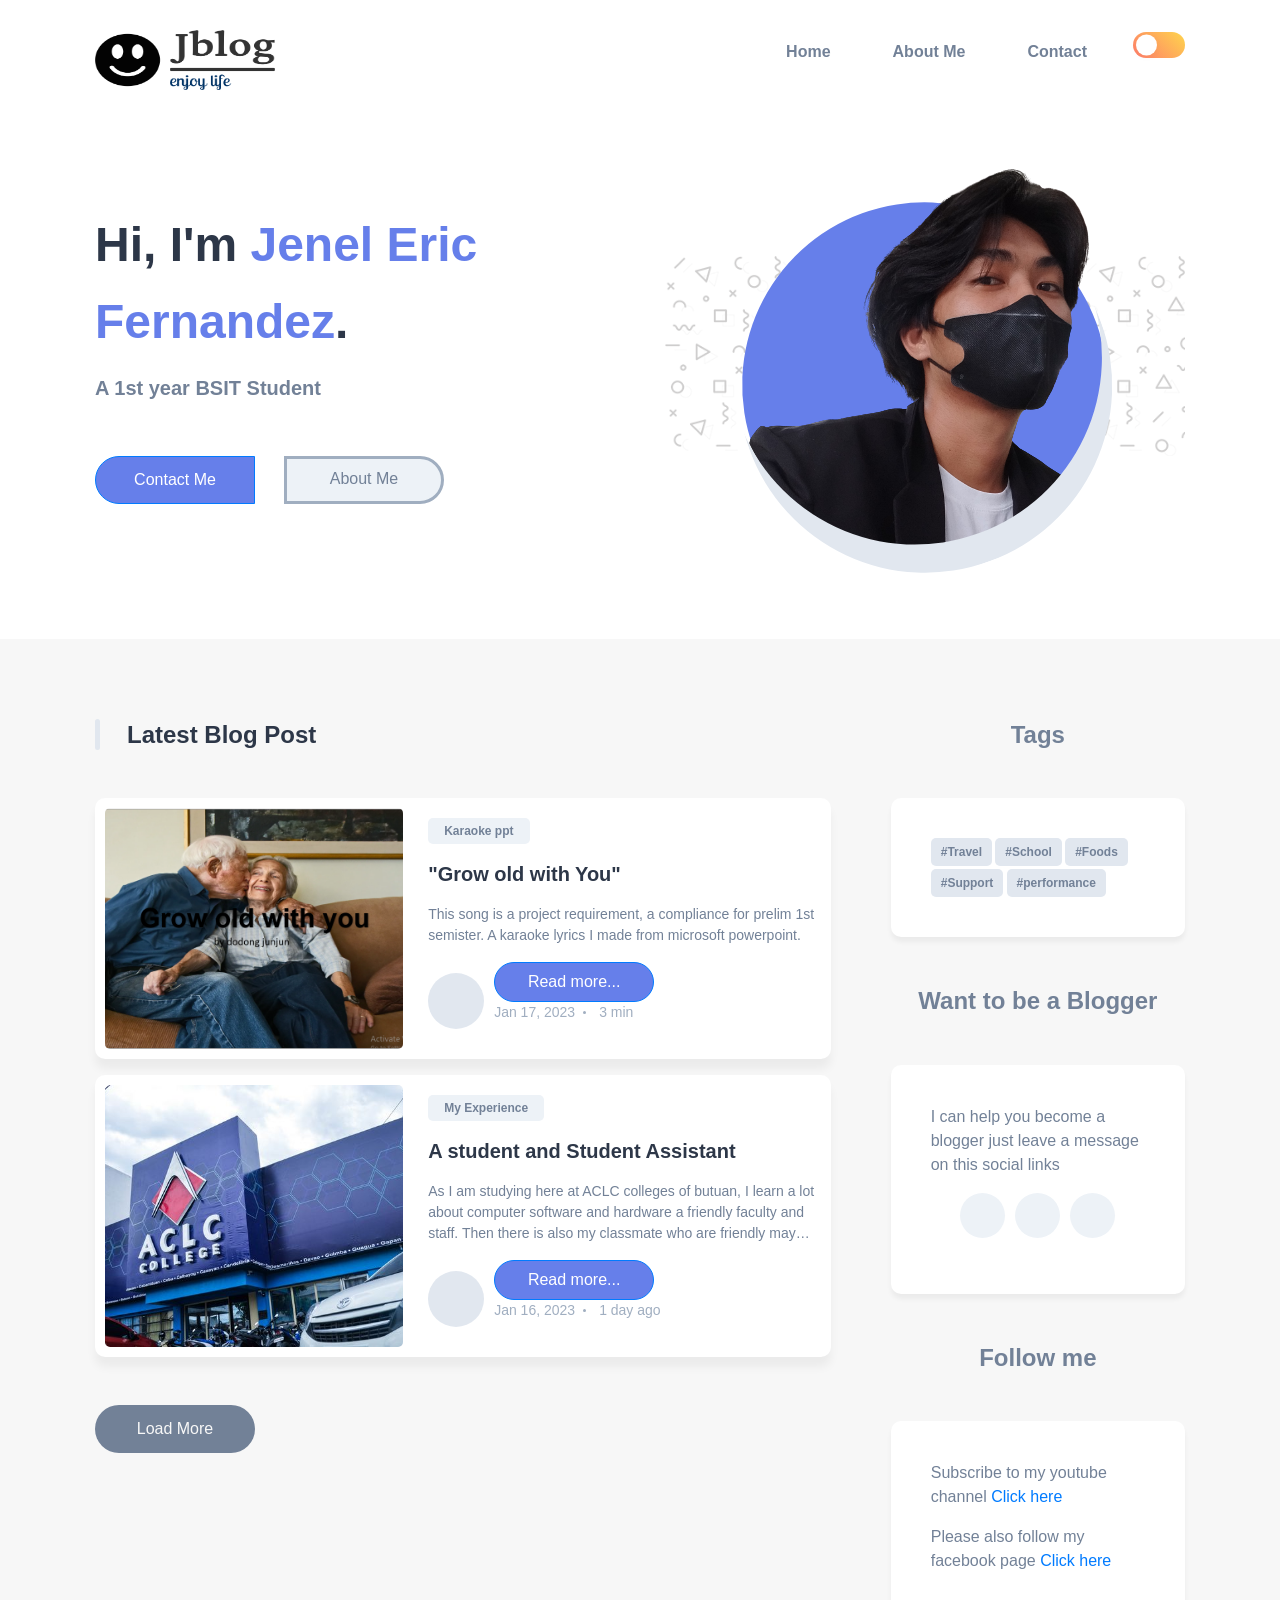
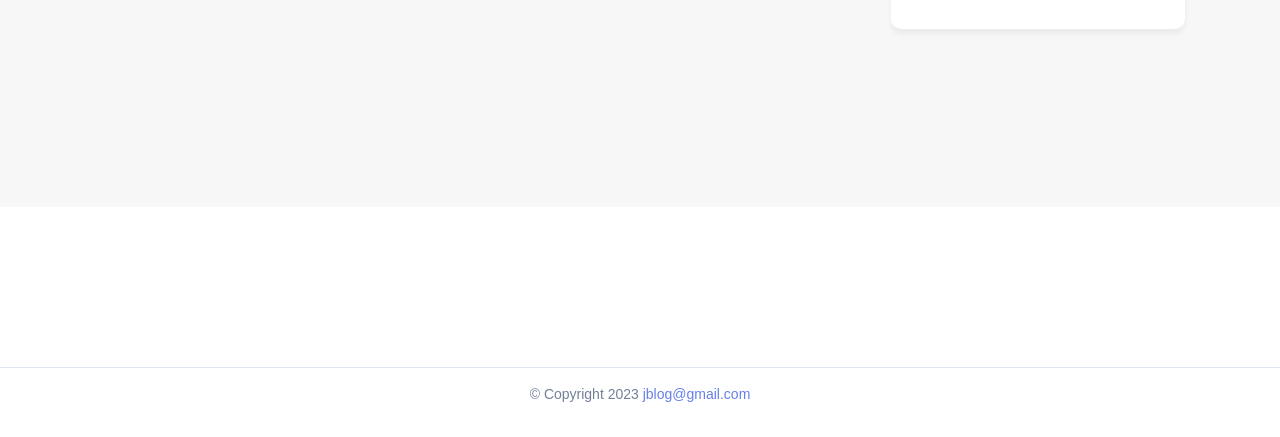
==== index.html @ 13a900a8 "Initial commit" ====
<!DOCTYPE html>
<html lang="en">

<head>
  <meta charset="UTF-8">
  <meta http-equiv="X-UA-Compatible" content="IE=edge">
  <meta name="viewport" content="width=device-width, initial-scale=1.0">
  <title>Blogsite</title>

  <!--
    - favicon
  -->
  <link rel="shortcut icon" href="./assets/images/favicon.ico" type="image/x-icon">
  <link rel="stylesheet" href="https://cdn.jsdelivr.net/npm/bootstrap@4.0.0/dist/css/bootstrap.min.css" integrity="sha384-Gn5384xqQ1aoWXA+058RXPxPg6fy4IWvTNh0E263XmFcJlSAwiGgFAW/dAiS6JXm" crossorigin="anonymous">

  <!--
    - custom css link
  -->
  <link rel="stylesheet" href="./assets/css/style.min.css">

  <!--
    - google font link
  -->
  <link rel="preconnect" href="https://fonts.googleapis.com">
  <link rel="preconnect" href="https://fonts.gstatic.com" crossorigin>
  <link href="https://fonts.googleapis.com/css2?family=Inter:wght@400;500;600;700;900&display=swap" rel="stylesheet">

  <!-- ehh -->
  
</head>

<body class="light-theme">

  <!--
    - #HEADER
  -->

  <header>

    <div class="container">

      <nav class="navbar">

        <a href="index.html">
          <img src="./assets/img/jblog-logo-light.png" alt="Devblog's logo" width="180" height="60" class="logo-light">
          <img src="./assets/img/jblog-logo-dark.png" alt="Devblog's logo" width="180" height="60" class="logo-dark">
        </a>

        <div class="btn-group">

          <button class="theme-btn theme-btn-mobile light">
            <ion-icon name="moon" class="moon"></ion-icon>
            <ion-icon name="sunny" class="sun"></ion-icon>
          </button>

          <button class="nav-menu-btn">
            <ion-icon name="menu-outline"></ion-icon>
          </button>

        </div>

        <div class="flex-wrapper">

          <ul class="desktop-nav">

            <li>
              <a href="index.html" class="nav-link">Home</a>
            </li>

            <li>
              <a href="index2.html" class="nav-link">About Me</a>
            </li>

            <li>
              <a href="#" class="nav-link">Contact</a>
            </li>

          </ul>

          <button class="theme-btn theme-btn-desktop light">
            <ion-icon name="moon" class="moon"></ion-icon>
            <ion-icon name="sunny" class="sun"></ion-icon>
          </button>

        </div>

        <div class="mobile-nav">

          <button class="nav-close-btn">
            <ion-icon name="close-outline"></ion-icon>
          </button>

          <div class="wrapper">

            <p class="h3 nav-title">Main Menu</p>

            <ul>
              <li class="nav-item">
                <a href="index.html" class="nav-link">Home</a>
              </li>

              <li class="nav-item">
                <a href="index2.html" class="nav-link">About Me</a>
              </li>

              <li class="nav-item">
                <a href="#" class="nav-link">Contact</a>
              </li>
            </ul>

          </div>

          <div>

            <p class="h3 nav-title">Topics</p>

            <ul>
              <li class="nav-item">
                <a href="#" class="nav-link">Database</a>
              </li>

              <li class="nav-item">
                <a href="#" class="nav-link">Accessibility</a>
              </li>

              <li class="nav-item">
                <a href="#" class="nav-link">Web Performance</a>
              </li>
            </ul>

          </div>

        </div>

      </nav>

    </div>

  </header>





  <main>

    <!--
      - #HERO SECTION
    -->

    <div class="hero">

      <div class="container">

        <div class="left">

          <h1 class="h1">
            Hi, I'm <b>Jenel Eric&nbsp;<br>Fernandez</b>.
          </h1>

          <p class="h3">
            A 1st year BSIT Student
          </p><br>

          <div class="btn-group">
            <a href="#" class="btn btn-primary">Contact Me</a>
            <a href="index2.html" class="btn btn-secondary">About Me</a>
          </div>

        </div>

        <div class="right">

          <div class="pattern-bg"></div>
          <div class="img-box">
            <img src="./assets/img/power-removebg-preview.png" alt="Jenel Fernandez" class="hero-img">
            <div class="shape shape-1"></div>
            <div class="shape shape-2"></div>
          </div>

        </div>

      </div>

    </div>





    <div class="main">

      <div class="container">

        <!--
          - BLOG SECTION
        -->

        <div class="blog">

          <h2 class="h2">Latest Blog Post</h2>

          <div class="blog-card-group">

            <div class="blog-card">

              <div class="blog-card-banner">
                <img src="./assets/img/ppt.png" alt="ppt karaoket"
                  width="250" class="blog-banner-img">
              </div>

              <div class="blog-content-wrapper">

                <button class="blog-topic text-tiny">Karaoke ppt</button>

                <h3>
                  <a href="#" class="h3">
                    "Grow old with You"
                  </a>
                </h3>

                <p class="blog-text">
                  This song is a project requirement, a compliance for prelim 1st semister.
                  A karaoke lyrics I made from microsoft powerpoint.
                </p>

                <div class="wrapper-flex">

                  <div class="profile-wrapper">
                    <img src="" alt="" width="50">
                  </div>

                  <div class="wrapper">
                    <button type="button" class="btn btn-primary" data-toggle="modal" data-target="#readmoreppt" style="width: 100px; height: 40px; padding: 0;">
                      Read more...
                    </button>
                    <p class="text-sm">
                      <time datetime="2022-01-17">Jan 17, 2023</time>
                      <span class="separator"></span>
                      <ion-icon name="time-outline"></ion-icon>
                      <time datetime="PT3M">3 min</time>
                    </p>
                  </div>

                </div>

              </div>
              
            </div>

            <div class="blog-card">

              <div class="blog-card-banner">
                <img src="./assets/img/ama.jpg" alt="ACLC butuan campus" width="250"
                  class="blog-banner-img">
              </div>
          
              <div class="blog-content-wrapper">
          
                <button class="blog-topic text-tiny">My Experience</button>
          
                <h3><a href="" class="h3">A student and Student Assistant</a></h3>
          
                <p class="blog-text">
                  As I am studying here at ACLC colleges of butuan, 
                  I learn a lot about computer software and hardware a friendly faculty and staff. 
                  Then there is also my classmate who are friendly maybe it is because of the ACLC 
                  environment creating student friendly environment.
                </p>
          
                <div class="wrapper-flex">
          
                  <div class="profile-wrapper">
                    <img src="" alt="" width="50">
                  </div>
          
                  <div class="wrapper">
                    <button type="button" class="btn btn-primary" data-toggle="modal" data-target="Experience-modal" style="width: 100px; height: 40px; padding: 0;">
                      Read more...
                    </button>

                    <p class="text-sm">
                      <time datetime="2021-12-10">Jan 16, 2023</time>
                      <span class="separator"></span>
                      <ion-icon name="time-outline"></ion-icon>
                      <time datetime="PT2M">1 day ago</time>
                    </p>
                  </div>
          
                </div>
              </div>
            </div>
    
            
          </div>

          <button class="btn load-more">Load More</button>

        </div>


          <!-- Modal controll -->
          <!-- Button trigger modal -->
          

          <!-- Modal -->
          <div class="modal fade" id="readmoreppt" tabindex="-1" role="dialog" aria-labelledby="exampleModalLongTitle" aria-hidden="true">
            <div class="modal-dialog" role="document">
              <div class="modal-content">
                <div class="modal-header">
                  <h5 class="modal-title" id="exampleModalLongTitle">Grow old with you</h5>
                  <button type="button" class="close" data-dismiss="modal" aria-label="Close">
                    <span aria-hidden="true">&times;</span>
                  </button>
                </div>
                <div class="modal-body">
                  <a class="btn btn-primary view-pdf" href="assets/img/Grow old with you.pdf">View PDF</a>
                </div>
                <div class="modal-footer">
                  <button type="button" class="btn btn-secondary" data-dismiss="modal">Close</button>
                  <button type="button" class="btn btn-primary">Save changes</button>
                </div>
              </div>
            </div>
          </div>

          <!-- Experiencemodal -->

          <div class="modal fade" id="Experience-modal" tabindex="-1" role="dialog" aria-labelledby="exampleModalLongTitle" aria-hidden="true">
            <div class="modal-dialog" role="document">
              <div class="modal-content">
                <div class="modal-header">
                  <h5 class="modal-title" id="exampleModalLongTitle">A Student and Student Assistant</h5>
                  <button type="button" class="close" data-dismiss="modal" aria-label="Close">
                    <span aria-hidden="true">&times;</span>
                  </button>
                </div>
                <div class="modal-body">
                  ...
                </div>
                <div class="modal-footer">
                  <button type="button" class="btn btn-secondary" data-dismiss="modal">Close</button>
                  <button type="button" class="btn btn-primary">Save changes</button>
                </div>
              </div>
            </div>
          </div>

        <!--
          - ASIDE
        -->

        <div class="aside">

          <div class="tags">

            <h2 class="h2">Tags</h2>

            <div class="wrapper">

              <button class="hashtag">#Travel</button>
              <button class="hashtag">#School</button>
              <button class="hashtag">#Foods</button>
              <button class="hashtag">#Support</button>
              <button class="hashtag">#performance</button>

            </div>

          </div>

          <div class="contact">

            <h2 class="h2">Want to be a Blogger</h2>

            <div class="wrapper">

              <p>
                I can help you become a blogger just leave a message on this social links
              </p>

              <ul class="social-link">

                <li>
                  <a href="#" class="icon-box discord">
                    <ion-icon name="logo-discord"></ion-icon>
                  </a>
                </li>

                <li>
                  <a href="#" class="icon-box twitter">
                    <ion-icon name="logo-twitter"></ion-icon>
                  </a>
                </li>

                <li>
                  <a href="#" class="icon-box facebook">
                    <ion-icon name="logo-facebook"></ion-icon>
                  </a>
                </li>

              </ul>

            </div>

          </div>

          <div class="newsletter">

            <h2 class="h2">Follow me</h2>

            <div class="wrapper">

              <p>
                Subscribe to my youtube channel <a href="#">Click here</a>
              </p>
              <P>
                Please also follow my facebook page <a href="#">Click here</a>
              </P>


            </div>

          </div>

        </div>

      </div>

    </div>

  </main>





  <!--
    - #FOOTER
  -->

  <footer>

    <div class="container">



    </div>

    <p class="copyright">
      &copy; Copyright 2023 <a href="#">jblog@gmail.com</a>
    </p>

  </footer>





  <!--
    - custom js link
  -->
  <script src="./assets/js/script.min.js"></script>

  <!--
    - ionicon link
  -->
  <script type="module" src="https://unpkg.com/ionicons@5.5.2/dist/ionicons/ionicons.esm.js"></script>
  <script nomodule src="https://unpkg.com/ionicons@5.5.2/dist/ionicons/ionicons.js"></script>
  
  <!-- 
    - bootstrap 
  -->

  <script src="https://code.jquery.com/jquery-3.2.1.slim.min.js" integrity="sha384-KJ3o2DKtIkvYIK3UENzmM7KCkRr/rE9/Qpg6aAZGJwFDMVNA/GpGFF93hXpG5KkN" crossorigin="anonymous"></script>
<script src="https://cdn.jsdelivr.net/npm/popper.js@1.12.9/dist/umd/popper.min.js" integrity="sha384-ApNbgh9B+Y1QKtv3Rn7W3mgPxhU9K/ScQsAP7hUibX39j7fakFPskvXusvfa0b4Q" crossorigin="anonymous"></script>
<script src="https://cdn.jsdelivr.net/npm/bootstrap@4.0.0/dist/js/bootstrap.min.js" integrity="sha384-JZR6Spejh4U02d8jOt6vLEHfe/JQGiRRSQQxSfFWpi1MquVdAyjUar5+76PVCmYl" crossorigin="anonymous"></script>
</body>

</html>
---- assets/css/style.min.css ----
.light-theme{--background-primary:hsl(0, 0%, 100%);--background-secondary:hsl(0, 0%, 97%);--action-primary:hsl(214, 32%, 91%);--action-secondary:hsl(210, 38%, 95%);--foreground-primary:hsl(218, 23%, 23%);--foreground-secondary:hsl(216, 15%, 52%);--foreground-tertiary:hsl(214, 20%, 69%);--accent:hsl(229, 76%, 66%)}.dark-theme{--background-primary:hsl(218, 23%, 23%);--background-secondary:hsl(220, 26%, 14%);--action-primary:hsl(216, 15%, 52%);--action-secondary:hsl(218, 23%, 23%);--foreground-primary:hsl(210, 38%, 95%);--foreground-secondary:hsl(211, 25%, 84%);--foreground-tertiary:hsl(214, 20%, 69%);--accent:hsl(229, 76%, 66%)}:root{--white:hsl(0, 0%, 100%);--fs-base:0.85rem;--fs-1:1.875rem;--fs-2:1.5rem;--fs-3:1.25rem;--fs-4:0.875rem;--fs-5:0.75rem;--py:5rem}*,::after,::before{margin:0;padding:0;box-sizing:border-box}a{text-decoration:none}li{list-style:none}button,img{display:block}a,span{display:inline-block}button{font:inherit;border:none;background:0 0;cursor:pointer}html{font-family:Inter,sans-serif;font-size:var(--fs-base);line-height:1.8}:focus{outline-offset:4px}::-webkit-scrollbar{width:16px}::-webkit-scrollbar-thumb{background:var(--accent);border-radius:20px;border:4px solid}.light-theme::-webkit-scrollbar-thumb{border-color:#e5e5e5}.dark-theme::-webkit-scrollbar-thumb{border-color:#252e40}.light-theme::-webkit-scrollbar-track{background:#e5e5e5}.dark-theme::-webkit-scrollbar-track{background:#252e40}.h1,.h2,.h3,.h4{display:block;color:var(--foreground-primary)}.h1{font-size:var(--fs-1);font-weight:900}.h2{font-size:var(--fs-2);font-weight:700}.h3{font-size:var(--fs-3);font-weight:700}.h4{font-size:var(--fs-4);font-weight:700}.text-sm{font-size:var(--fs-4)}.text-tiny{font-size:var(--fs-5)}.container{margin-inline:auto;margin:auto;padding:0 15px}.btn{min-width:10rem;border-radius:100px}.btn-primary{background:var(--accent);color:var(--white);padding:.6875rem 1.1875rem}.btn-primary:hover{background:var(--foreground-secondary);color:var(--action-primary)}.btn-secondary{background:var(--action-secondary);color:var(--foreground-secondary);padding:.5rem 1rem;border:3px solid var(--foreground-tertiary)}.btn-secondary:hover{border-color:var(--accent)}.dark-theme .btn-primary:hover{color:var(--background-primary)}.dark-theme .blog-topic{background:var(--action-primary);color:var(--foreground-secondary)}.dark-theme .blog-topic:hover{background:var(--foreground-primary);color:var(--action-primary)}.dark-theme .load-more:hover{color:var(--white)}.dark-theme .aside .h2{color:var(--foreground-primary)}header{background:var(--background-primary)}header .flex-wrapper{display:none}.navbar{display:flex;justify-content:space-between;align-items:center;gap:15px;padding:15px 0}.logo-dark,.logo-light{display:none}.dark-theme .logo-dark,.light-theme .logo-light{display:block}header .btn-group{display:flex;align-items:center;gap:15px}.nav-close-btn,.nav-menu-btn,.theme-btn-mobile{background:var(--action-secondary);color:var(--foreground-tertiary);width:40px;height:40px;display:flex;justify-content:center;align-items:center;border-radius:50%;font-size:25px}:is(.theme-btn-mobile,.nav-menu-btn,.nav-close-btn):hover{background:var(--accent);color:var(--white)}.theme-btn-mobile ion-icon{display:none}.theme-btn-mobile.dark .moon,.theme-btn-mobile.light .sun{display:block}.mobile-nav{position:fixed;inset:0;background:var(--background-primary);padding:70px 20px;overflow:auto;overscroll-behavior:contain;transform:translateX(100%);visibility:hidden;transition:.5s cubic-bezier(1,0,.3,.7);z-index:10}.mobile-nav.active{transform:translateX(0);visibility:visible}.nav-close-btn{position:absolute;top:20px;right:20px}.mobile-nav .wrapper{padding-bottom:1.25rem;margin-bottom:1.25rem;border-bottom:1px solid var(--action-primary)}.mobile-nav .nav-title{margin-bottom:1rem}.mobile-nav .nav-item{margin-bottom:.5rem}.mobile-nav .nav-link{font-size:var(--fs-3);color:var(--foreground-secondary)}.mobile-nav .nav-link:hover{color:var(--accent)}.hero{background:var(--background-primary);padding-top:2rem;padding-bottom:var(--py);text-align:center}.hero .h1{margin-bottom:1rem;line-height:1.6}.hero b{color:var(--accent);font-weight:inherit}.hero .h3{color:var(--foreground-secondary);margin-bottom:2rem}.hero .btn-group{display:flex;justify-content:center;flex-wrap:wrap;gap:15px;text-align:center}.hero .right{display:none}.main{background:var(--background-secondary);padding:var(--py) 0}.blog .h2{line-height:1.3;margin-bottom:3rem;text-align:center}.blog-card-group{margin-bottom:3rem}.blog-card{background:var(--background-primary);padding:10px;margin-bottom:1rem;border-radius:10px;box-shadow:0 10px 10px hsla(0,0%,0%,.05);transition:.25s ease}.blog-card:hover{transform:translateY(-2px);box-shadow:0 10px 10px hsla(0,0%,0%,.1)}.blog-card-banner{display:none}.blog-content-wrapper{padding:10px 5px}.blog-topic{background:var(--action-secondary);color:var(--foreground-secondary);font-weight:600;padding:.25rem 1rem;border-radius:5px;margin-bottom:1rem}.blog-topic:hover{background:var(--foreground-secondary);color:var(--action-secondary)}.blog-card .h3{line-height:1.4;margin-bottom:1rem}.blog-card .h3:hover{text-decoration:underline;text-decoration-thickness:2px}.blog-text,.profile-wrapper{display:none}.blog .wrapper{display:flex;justify-content:space-between;align-items:center;flex-wrap:wrap;gap:15px}.blog .h4{color:var(--foreground-secondary)}.blog .h4:hover{color:var(--accent)}.blog .text-sm{display:flex;align-items:center;gap:5px;color:var(--foreground-tertiary)}.blog .separator{background:var(--foreground-tertiary);margin-inline:3px;margin:0 3px;width:3px;height:3px;border-radius:3px}.blog ion-icon{--ionicon-stroke-width:50px}.load-more{margin-inline:auto;margin:auto;background:var(--foreground-secondary);color:var(--background-secondary);padding:.6875rem 1.1875rem}.load-more:hover{background:var(--accent)}.aside{display:none}footer{background:var(--background-primary)}footer .container{padding:var(--py) 15px;display:grid;grid-template-columns:1fr;gap:30px}footer .wrapper{text-align:center}.footer-logo{margin-bottom:10px}.footer-text{color:var(--foreground-secondary);max-width:300px;margin-inline:auto;margin:auto}.footer-title{color:var(--foreground-primary);font-weight:700;margin-bottom:.4rem}.footer-link{color:var(--foreground-secondary)}.footer-link:hover{color:var(--accent)}.copyright{color:var(--foreground-secondary);font-size:var(--fs-4);text-align:center;padding:1rem;border-top:1px solid var(--action-primary)}.copyright a{color:var(--accent);font-weight:500}.copyright a:hover{text-decoration:underline}@media (min-width:550px){:root{--fs-base:0.90rem}.blog-card{display:grid;grid-template-columns:3fr 4fr;gap:20px}.blog-card-banner{display:block;overflow:hidden;border-radius:5px}.blog-banner-img{width:100%;height:100%;object-fit:cover}}@media (min-width:650px){:root{--fs-1:2.25rem}.container{padding:0 30px}.navbar{padding:30px 0}.blog .h2{position:relative;text-align:left;padding-left:2rem}.blog .h2::before{content:'';position:absolute;top:0;left:0;background:var(--action-primary);width:5px;height:100%;border-radius:5px}.blog-text,.profile-wrapper{display:block}.blog-text{color:var(--foreground-secondary);font-size:var(--fs-4);display:-webkit-box;line-clamp:3;-webkit-line-clamp:3;-webkit-box-orient:vertical;overflow:hidden;margin-bottom:1rem}.blog .wrapper-flex{display:flex;justify-content:start;align-items:center;gap:10px}.profile-wrapper{width:56px;height:56px;background:var(--action-primary);padding:3px;border-radius:50%}.profile-wrapper img{border-radius:50%}.blog .wrapper{flex-direction:column;align-items:start;gap:0}footer .container{padding:var(--py) 30px;grid-template-columns:2fr 1fr 1fr}footer .wrapper{text-align:left}.footer-text{margin:0}}@media (min-width:768px){.container{max-width:800px}}@media (min-width:1024px){:root{--fs-base:1rem;--fs-1:3rem}.container{max-width:1150px}header .btn-group{display:none}header .flex-wrapper{display:flex;gap:30px}.desktop-nav{display:flex;align-items:center;gap:30px}.desktop-nav .nav-link{color:var(--foreground-secondary);font-weight:700}.desktop-nav .nav-link:hover{color:var(--accent)}.theme-btn-desktop{position:relative;background:var(--background-secondary);color:var(--white);width:52px;height:26px;display:flex;justify-content:center;align-items:center;gap:10px;border-radius:100px}.theme-btn-desktop.light{background:linear-gradient(45deg,#ff7c6b,#fed54c)}.theme-btn-desktop.dark{background:linear-gradient(45deg,#3265ff,#ac14b7)}.theme-btn-desktop::before{content:'';position:absolute;background:var(--white);width:21px;height:21px;border-radius:30px;top:50%;left:3px;transform:translateY(-50%);box-shadow:0 2px 10px -2px hsla(0,0%,0%,.05);z-index:2}.theme-btn-desktop.dark::before{left:calc(100% - 24px)}.hero{text-align:left}.hero .container{display:grid;grid-template-columns:1fr 1fr;align-items:center;gap:50px}.hero .btn-group{justify-content:start;gap:30px}.hero .right{position:relative;display:flex;justify-content:center;align-items:center}.hero .pattern-bg{position:absolute;top:50%;transform:translateY(-50%);width:100%;height:200px;background:url(../images/pattern.png);background-size:contain;opacity:.2}.hero .img-box{position:relative;z-index:2}.hero-img{width:100%;height:100%;object-fit:contain;border-radius:0 0 280px 230px;transform:translate(10px,-10px)}.hero .shape{position:absolute;top:50%;left:50%;border-radius:50%;transform:translate(-50%,-42%) rotate(-20deg)}.hero .shape-1{background:var(--accent);width:90%;height:90%;z-index:-1}.hero .shape-2{width:92%;height:92%;box-shadow:inset 0 -30px 0 var(--action-primary);z-index:2}.main .container{display:grid;grid-template-columns:5fr 2fr;gap:60px}.aside{display:block;align-self:stretch}.aside .h2{color:var(--foreground-secondary);margin-bottom:3rem;text-align:center;line-height:1.3}.aside .wrapper{background:var(--background-primary);border-radius:10px;padding:40px;box-shadow:0 5px 5px hsla(0,0%,0%,.05)}.topics{margin-bottom:3rem}.topic-btn{display:flex;align-items:stretch;background:var(--background-primary);border-radius:10px;box-shadow:0 5px 5px hsla(0,0%,0%,.05);overflow:hidden}.topic-btn:not(:last-child){margin-bottom:1rem}.topic-btn .icon-box{font-size:22px;width:70px;display:flex;justify-content:center;align-items:center;background:var(--action-primary);color:var(--foreground-secondary)}.topic-btn:hover .icon-box{background:var(--accent);color:var(--white)}.topic-btn ion-icon{--ionicon-stroke-width:40px}.topic-btn p{padding:15px;color:var(--foreground-secondary);font-weight:700}.tags{margin-bottom:3rem}.tags .wrapper{display:flex;flex-wrap:wrap;gap:.2rem}.tags .hashtag{background:var(--action-primary);color:var(--foreground-secondary);padding:5px 10px;font-size:var(--fs-5);font-weight:700;border-radius:5px}.tags .hashtag:hover{background:var(--foreground-secondary);color:var(--action-primary)}.contact{margin-bottom:3rem}.contact p{color:var(--foreground-secondary);margin-bottom:1rem}.social-link{display:flex;justify-content:center;align-items:center;gap:10px}.social-link .icon-box{width:45px;height:45px;background:var(--action-secondary);border-radius:50%;display:flex;justify-content:center;align-items:center;font-size:22px}.social-link .discord{color:#5865f2}.social-link .twitter{color:#1ca0f1}.social-link .facebook{color:#4267b2}.social-link .icon-box:hover{background:var(--accent);color:var(--white)}.newsletter{position:sticky;top:3rem;margin-bottom:98px}.newsletter p{color:var(--foreground-secondary);margin-bottom:1rem}.newsletter input{border:none;background:var(--action-primary);display:block;width:100%;padding:.5rem 1rem;font:inherit;color:var(--foreground-secondary);border-radius:5px;margin-bottom:1rem}.newsletter input::placeholder{color:inherit}.newsletter input:focus{outline:2px solid;outline-offset:0}.newsletter .btn-primary{margin-inline:auto;margin:auto}.footer-title{font-size:1.125rem}.footer-link{margin-bottom:.3rem}}
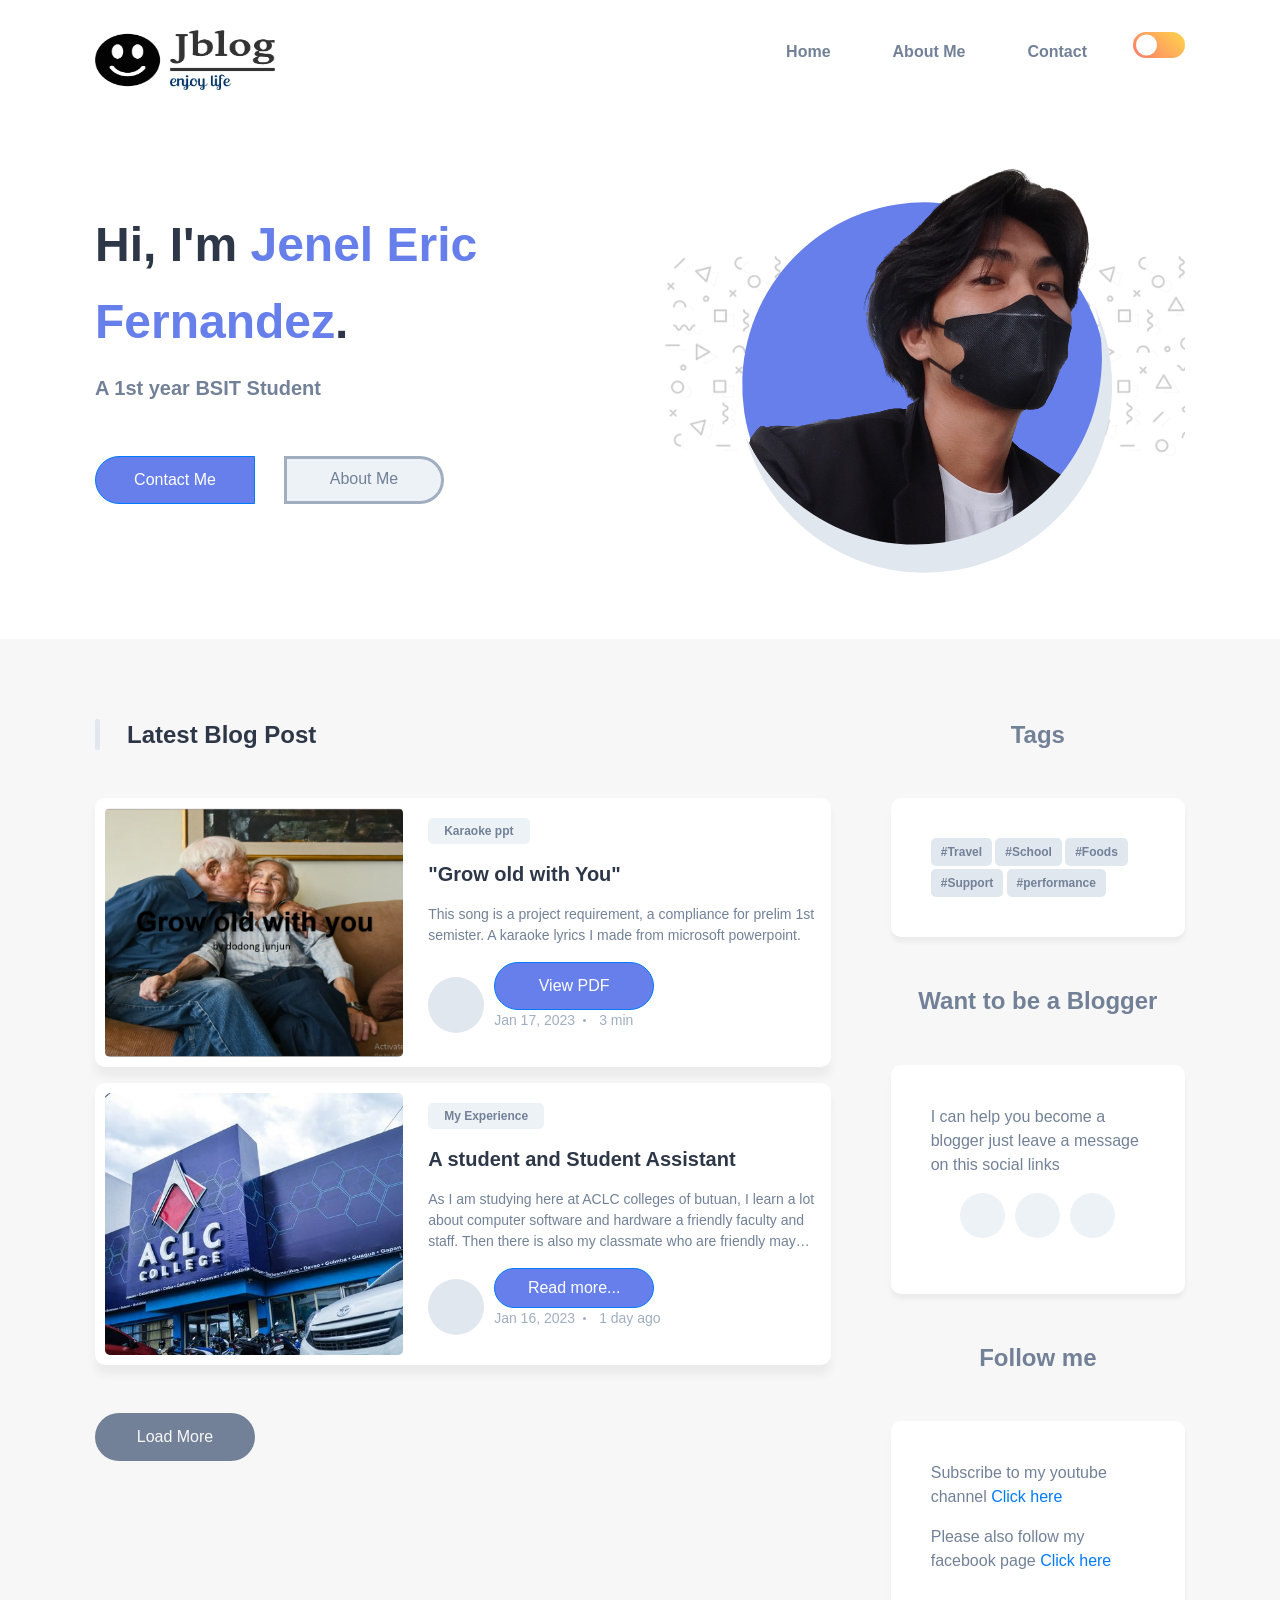
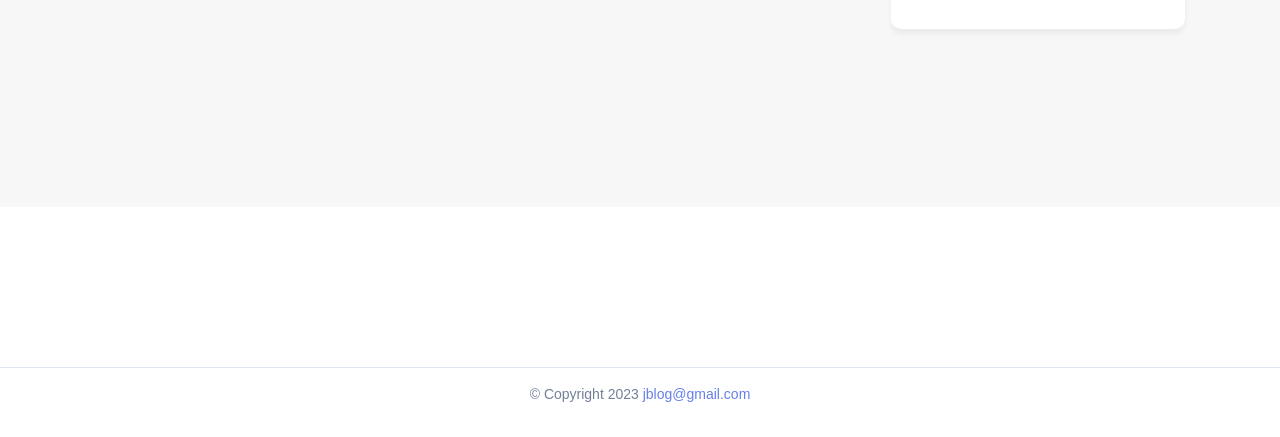
==== commit 5d9c2d34: "upate" ====
--- a/index.html
+++ b/index.html
@@ -231,9 +231,8 @@
                   </div>
 
                   <div class="wrapper">
-                    <button type="button" class="btn btn-primary" data-toggle="modal" data-target="#readmoreppt" style="width: 100px; height: 40px; padding: 0;">
-                      Read more...
-                    </button>
+                    <a class="btn btn-primary view-pdf" href="assets/img/Grow old with you.pdf">View PDF</a>
+
                     <p class="text-sm">
                       <time datetime="2022-01-17">Jan 17, 2023</time>
                       <span class="separator"></span>
@@ -275,7 +274,7 @@
                   </div>
           
                   <div class="wrapper">
-                    <button type="button" class="btn btn-primary" data-toggle="modal" data-target="Experience-modal" style="width: 100px; height: 40px; padding: 0;">
+                    <button type="button" class="btn btn-primary" data-toggle="modal" data-target="readmoreppt" style="width: 100px; height: 40px; padding: 0;">
                       Read more...
                     </button>
 
@@ -308,29 +307,7 @@
             <div class="modal-dialog" role="document">
               <div class="modal-content">
                 <div class="modal-header">
-                  <h5 class="modal-title" id="exampleModalLongTitle">Grow old with you</h5>
-                  <button type="button" class="close" data-dismiss="modal" aria-label="Close">
-                    <span aria-hidden="true">&times;</span>
-                  </button>
-                </div>
-                <div class="modal-body">
-                  <a class="btn btn-primary view-pdf" href="assets/img/Grow old with you.pdf">View PDF</a>
-                </div>
-                <div class="modal-footer">
-                  <button type="button" class="btn btn-secondary" data-dismiss="modal">Close</button>
-                  <button type="button" class="btn btn-primary">Save changes</button>
-                </div>
-              </div>
-            </div>
-          </div>
-
-          <!-- Experiencemodal -->
-
-          <div class="modal fade" id="Experience-modal" tabindex="-1" role="dialog" aria-labelledby="exampleModalLongTitle" aria-hidden="true">
-            <div class="modal-dialog" role="document">
-              <div class="modal-content">
-                <div class="modal-header">
-                  <h5 class="modal-title" id="exampleModalLongTitle">A Student and Student Assistant</h5>
+                  <h5 class="modal-title" id="exampleModalLongTitle">My Experience</h5>
                   <button type="button" class="close" data-dismiss="modal" aria-label="Close">
                     <span aria-hidden="true">&times;</span>
                   </button>
@@ -346,6 +323,7 @@
             </div>
           </div>
 
+
         <!--
           - ASIDE
         -->
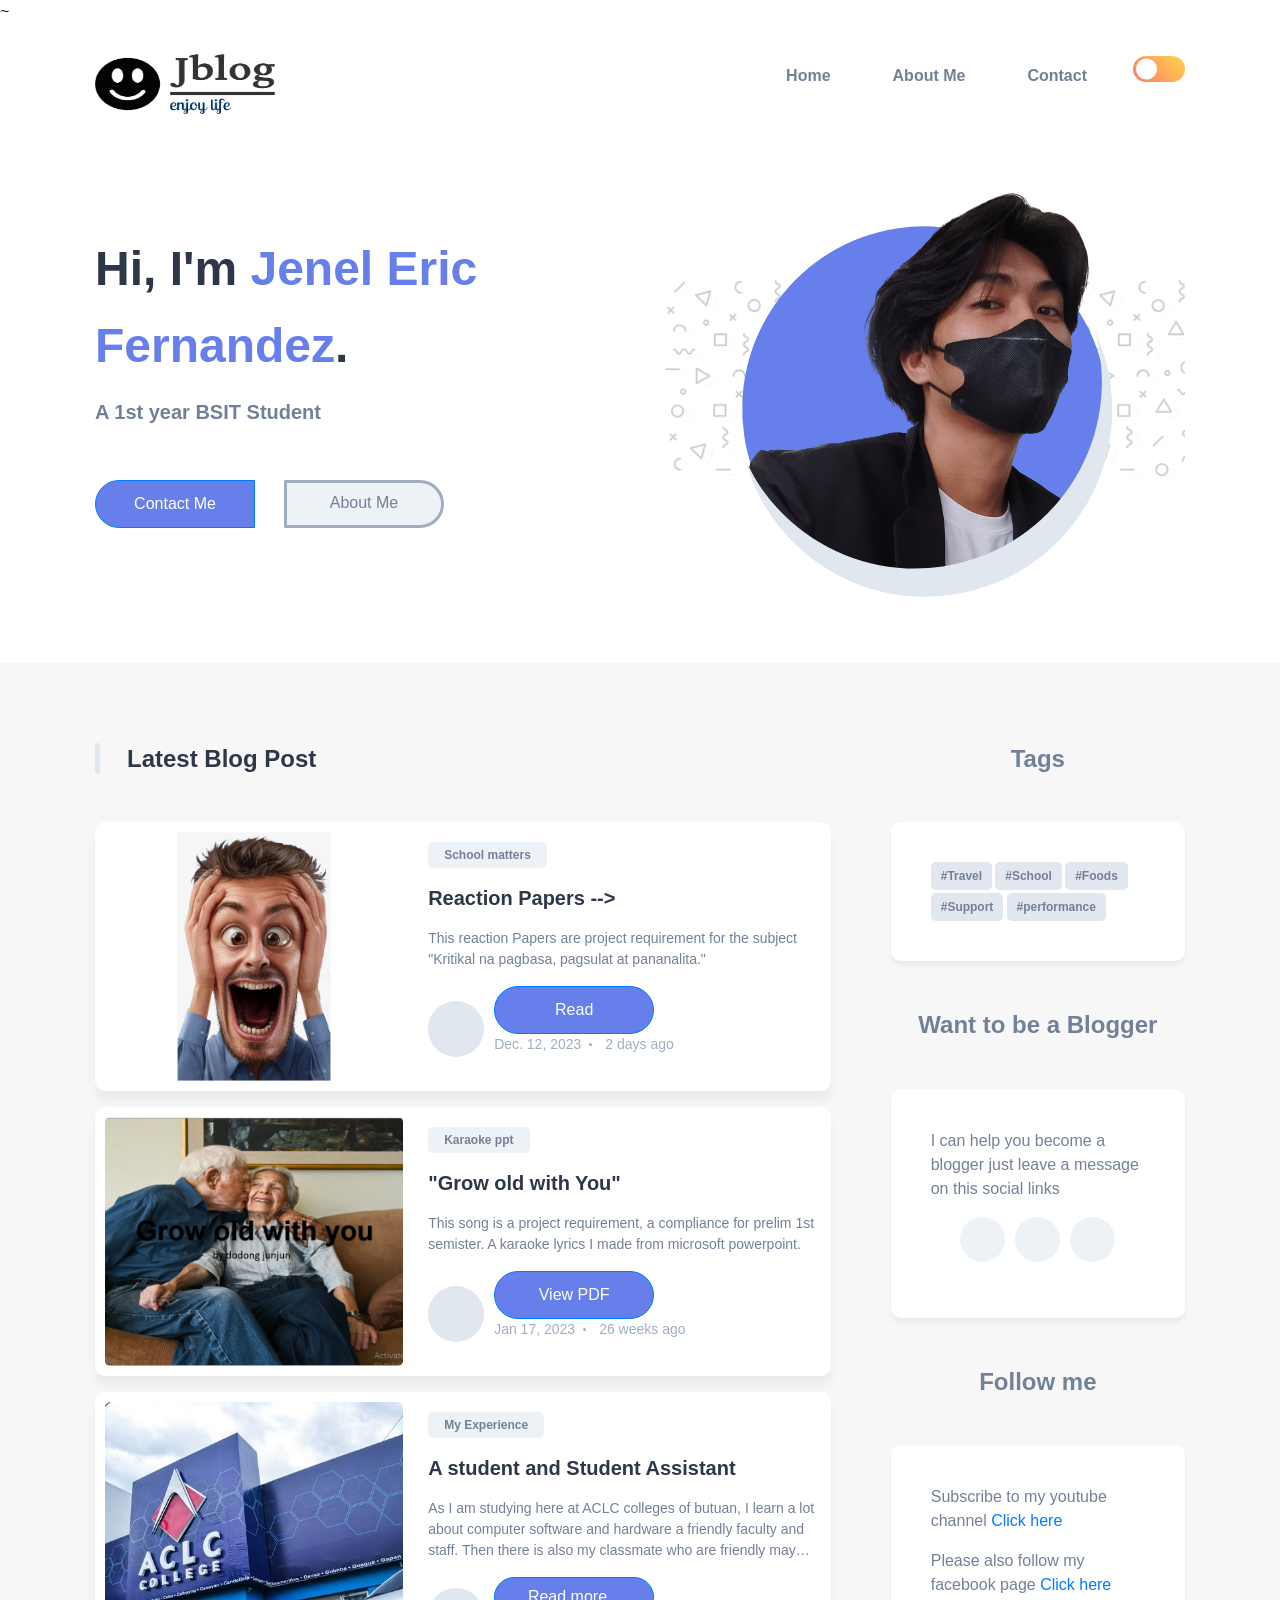
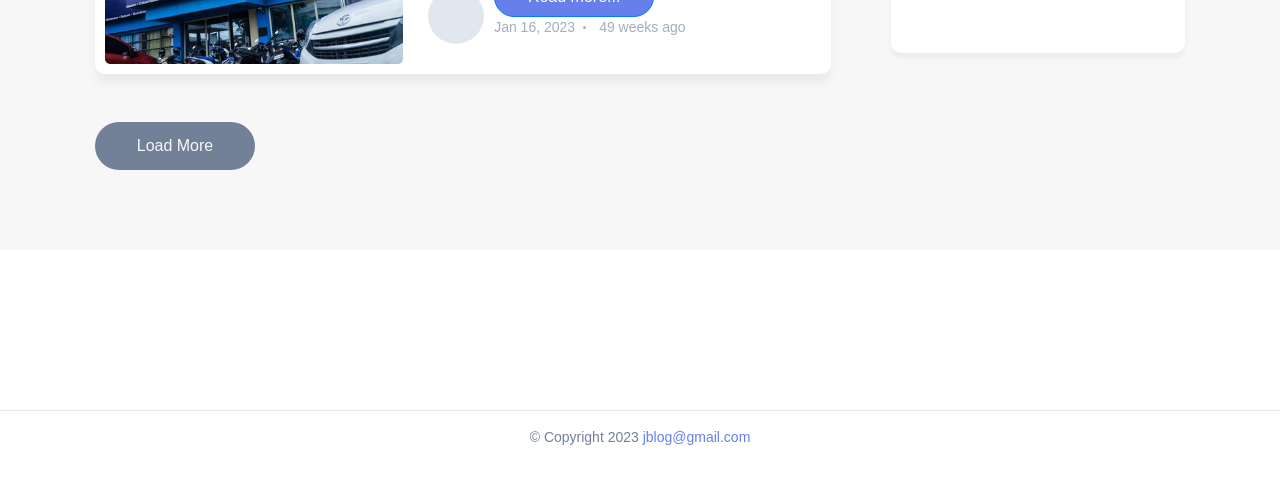
==== commit 6a954f5b: "reflection update" ====
--- a/index.html
+++ b/index.html
@@ -15,7 +15,7 @@
 
   <!--
     - custom css link
-  -->
+  -->~
   <link rel="stylesheet" href="./assets/css/style.min.css">
 
   <!--
@@ -68,7 +68,7 @@
             </li>
 
             <li>
-              <a href="index2.html" class="nav-link">About Me</a>
+              <a href="aboutMe.html" class="nav-link">About Me</a>
             </li>
 
             <li>
@@ -100,7 +100,7 @@
               </li>
 
               <li class="nav-item">
-                <a href="index2.html" class="nav-link">About Me</a>
+                <a href="aboutMe.html" class="nav-link">About Me</a>
               </li>
 
               <li class="nav-item">
@@ -164,7 +164,7 @@
 
           <div class="btn-group">
             <a href="#" class="btn btn-primary">Contact Me</a>
-            <a href="index2.html" class="btn btn-secondary">About Me</a>
+            <a href="aboutMe.html" class="btn btn-secondary">About Me</a>
           </div>
 
         </div>
@@ -201,6 +201,51 @@
           <h2 class="h2">Latest Blog Post</h2>
 
           <div class="blog-card-group">
+            
+            <div class="blog-card">
+
+              <div class="blog-card-banner">
+                <img src="assets/img/React.fw.png" alt="ppt karaoket"
+                  height="250" class="blog-banner-img">
+              </div>
+
+              <div class="blog-content-wrapper">
+
+                <button class="blog-topic text-tiny">School matters</button>
+
+                <h3>
+                  <a href="#" class="h3">
+                    Reaction Papers -->
+                  </a>
+                </h3>
+
+                <p class="blog-text">
+                  This reaction Papers are project requirement for the subject 
+                  "Kritikal na pagbasa, pagsulat at pananalita."
+                </p>
+
+                <div class="wrapper-flex">
+
+                  <div class="profile-wrapper">
+                    <img src="" alt="" width="50">
+                  </div>
+
+                  <div class="wrapper">
+                    <a class="btn btn-primary" href="readReactionPaper.html">Read</a>
+
+                    <p class="text-sm">
+                      <time datetime="2022-01-17">Dec. 12, 2023</time>
+                      <span class="separator"></span>
+                      <ion-icon name="time-outline"></ion-icon>
+                      <time datetime="PT3M">2 days ago</time>
+                    </p>
+                  </div>
+
+                </div>
+
+              </div>
+              
+            </div>
 
             <div class="blog-card">
 
@@ -237,7 +282,7 @@
                       <time datetime="2022-01-17">Jan 17, 2023</time>
                       <span class="separator"></span>
                       <ion-icon name="time-outline"></ion-icon>
-                      <time datetime="PT3M">3 min</time>
+                      <time datetime="PT3M">26 weeks ago</time>
                     </p>
                   </div>
 
@@ -282,7 +327,7 @@
                       <time datetime="2021-12-10">Jan 16, 2023</time>
                       <span class="separator"></span>
                       <ion-icon name="time-outline"></ion-icon>
-                      <time datetime="PT2M">1 day ago</time>
+                      <time datetime="PT2M">49 weeks ago</time>
                     </p>
                   </div>
           
@@ -359,19 +404,19 @@
               <ul class="social-link">
 
                 <li>
-                  <a href="#" class="icon-box discord">
+                  <a href="https://discordapp.com/users/1011544307813068920" class="icon-box discord" target="_blank"> 
                     <ion-icon name="logo-discord"></ion-icon>
                   </a>
                 </li>
 
                 <li>
-                  <a href="#" class="icon-box twitter">
-                    <ion-icon name="logo-twitter"></ion-icon>
+                  <a href="https://www.instagram.com/banban.26f/" class="icon-box instagram">
+                    <ion-icon name="logo-instagam" color="primary"></ion-icon>
                   </a>
                 </li>
 
                 <li>
-                  <a href="#" class="icon-box facebook">
+                  <a href="https://www.facebook.com/jeneleric.fernandez" class="icon-box facebook" target="_blank">
                     <ion-icon name="logo-facebook"></ion-icon>
                   </a>
                 </li>
@@ -389,7 +434,7 @@
             <div class="wrapper">
 
               <p>
-                Subscribe to my youtube channel <a href="#">Click here</a>
+                Subscribe to my youtube channel <a href="https://www.youtube.com/channel/UCeMK_Is9Xu7gHDhP1uNrDdg">Click here</a>
               </p>
               <P>
                 Please also follow my facebook page <a href="#">Click here</a>
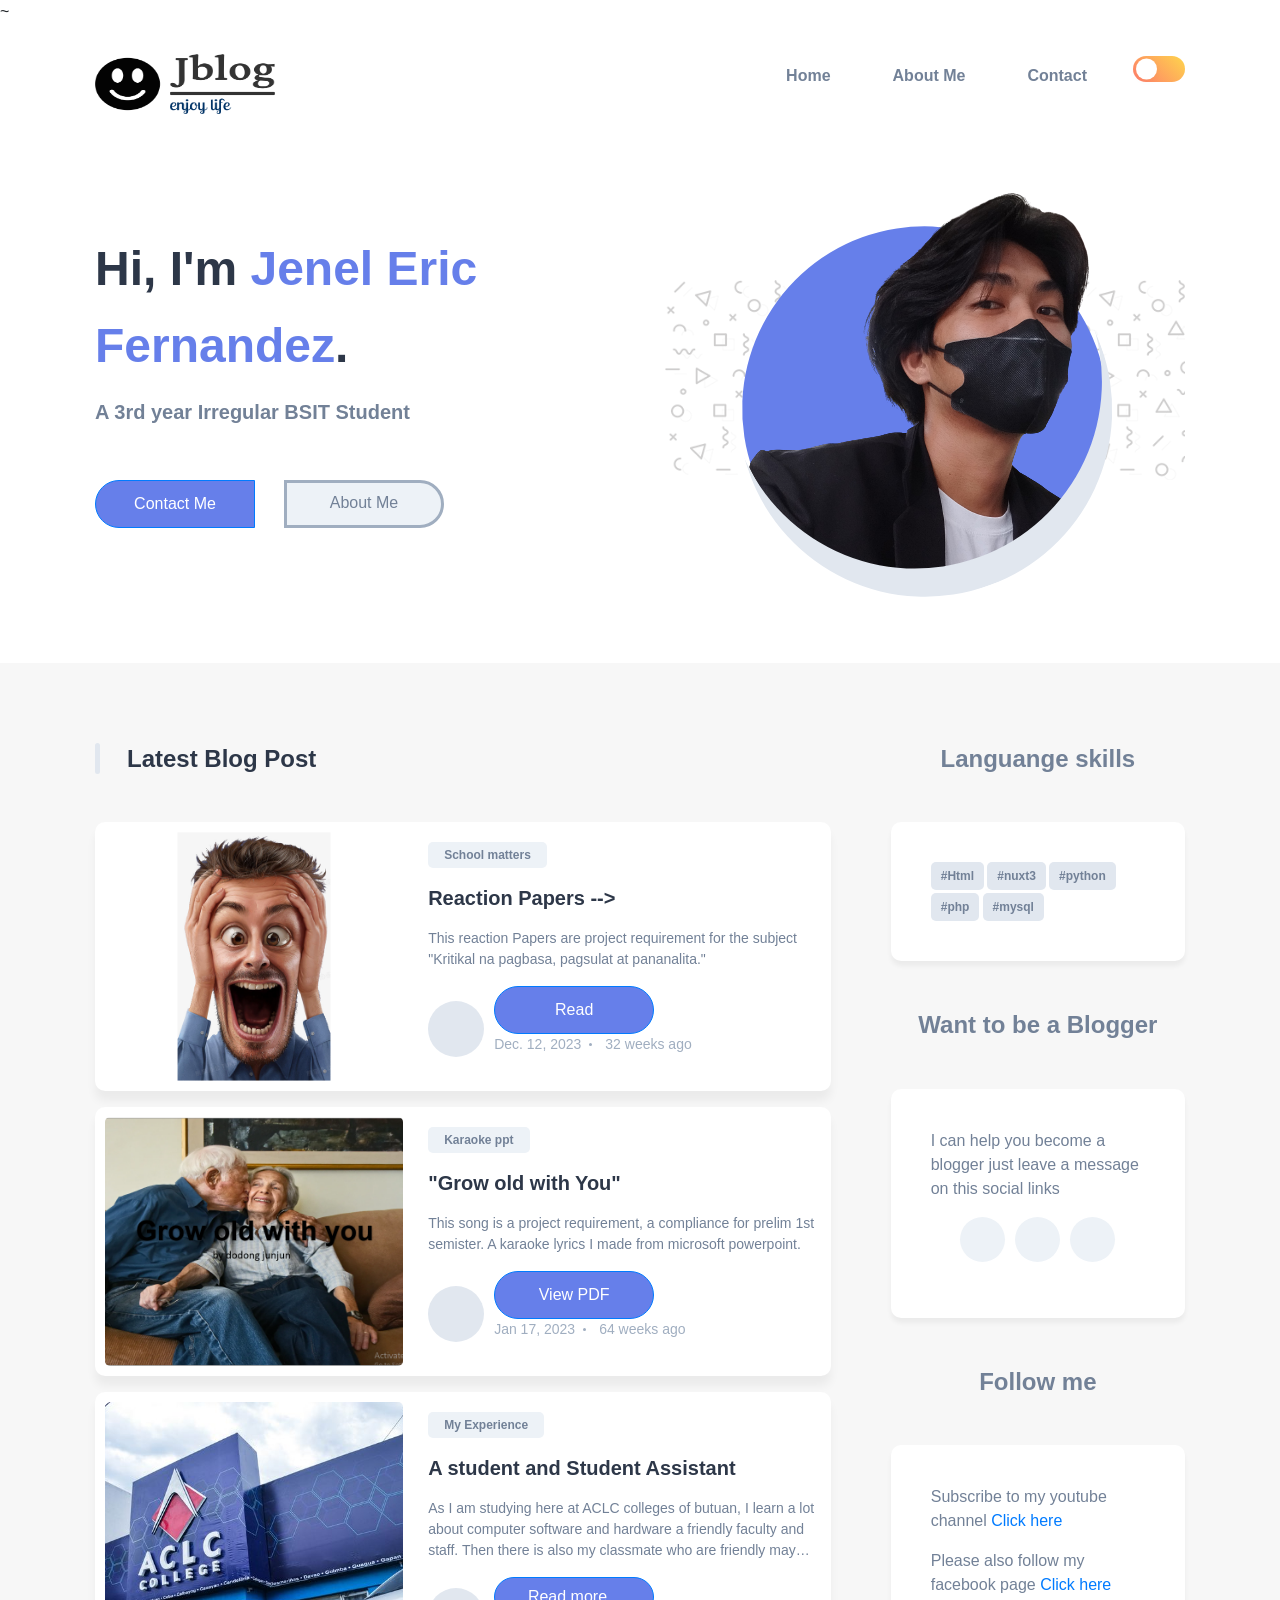
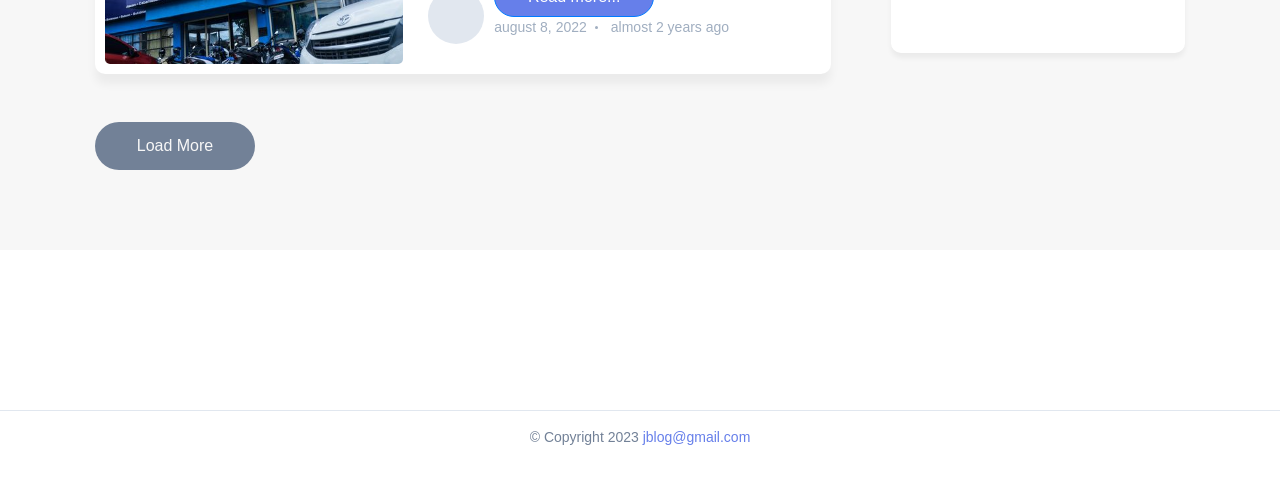
==== commit 0c8bbabe: "update about me" ====
--- a/index.html
+++ b/index.html
@@ -159,7 +159,7 @@
           </h1>
 
           <p class="h3">
-            A 1st year BSIT Student
+            A 3rd year Irregular BSIT Student
           </p><br>
 
           <div class="btn-group">
@@ -237,7 +237,7 @@
                       <time datetime="2022-01-17">Dec. 12, 2023</time>
                       <span class="separator"></span>
                       <ion-icon name="time-outline"></ion-icon>
-                      <time datetime="PT3M">2 days ago</time>
+                      <time datetime="PT3M">32 weeks ago</time>
                     </p>
                   </div>
 
@@ -274,7 +274,7 @@
                   <div class="profile-wrapper">
                     <img src="" alt="" width="50">
                   </div>
-
+ 
                   <div class="wrapper">
                     <a class="btn btn-primary view-pdf" href="assets/img/Grow old with you.pdf">View PDF</a>
 
@@ -282,7 +282,7 @@
                       <time datetime="2022-01-17">Jan 17, 2023</time>
                       <span class="separator"></span>
                       <ion-icon name="time-outline"></ion-icon>
-                      <time datetime="PT3M">26 weeks ago</time>
+                      <time datetime="PT3M">64 weeks ago</time>
                     </p>
                   </div>
 
@@ -324,10 +324,10 @@
                     </button>
 
                     <p class="text-sm">
-                      <time datetime="2021-12-10">Jan 16, 2023</time>
+                      <time datetime="2021-12-10">august 8, 2022</time>
                       <span class="separator"></span>
                       <ion-icon name="time-outline"></ion-icon>
-                      <time datetime="PT2M">49 weeks ago</time>
+                      <time datetime="PT2M">almost 2 years ago</time>
                     </p>
                   </div>
           
@@ -377,15 +377,15 @@
 
           <div class="tags">
 
-            <h2 class="h2">Tags</h2>
+            <h2 class="h2">Languange skills</h2>
 
             <div class="wrapper">
 
-              <button class="hashtag">#Travel</button>
-              <button class="hashtag">#School</button>
-              <button class="hashtag">#Foods</button>
-              <button class="hashtag">#Support</button>
-              <button class="hashtag">#performance</button>
+              <button class="hashtag">#Html</button>
+              <button class="hashtag">#nuxt3</button>
+              <button class="hashtag">#python</button>
+              <button class="hashtag">#php</button>
+              <button class="hashtag">#mysql</button>
 
             </div>
 
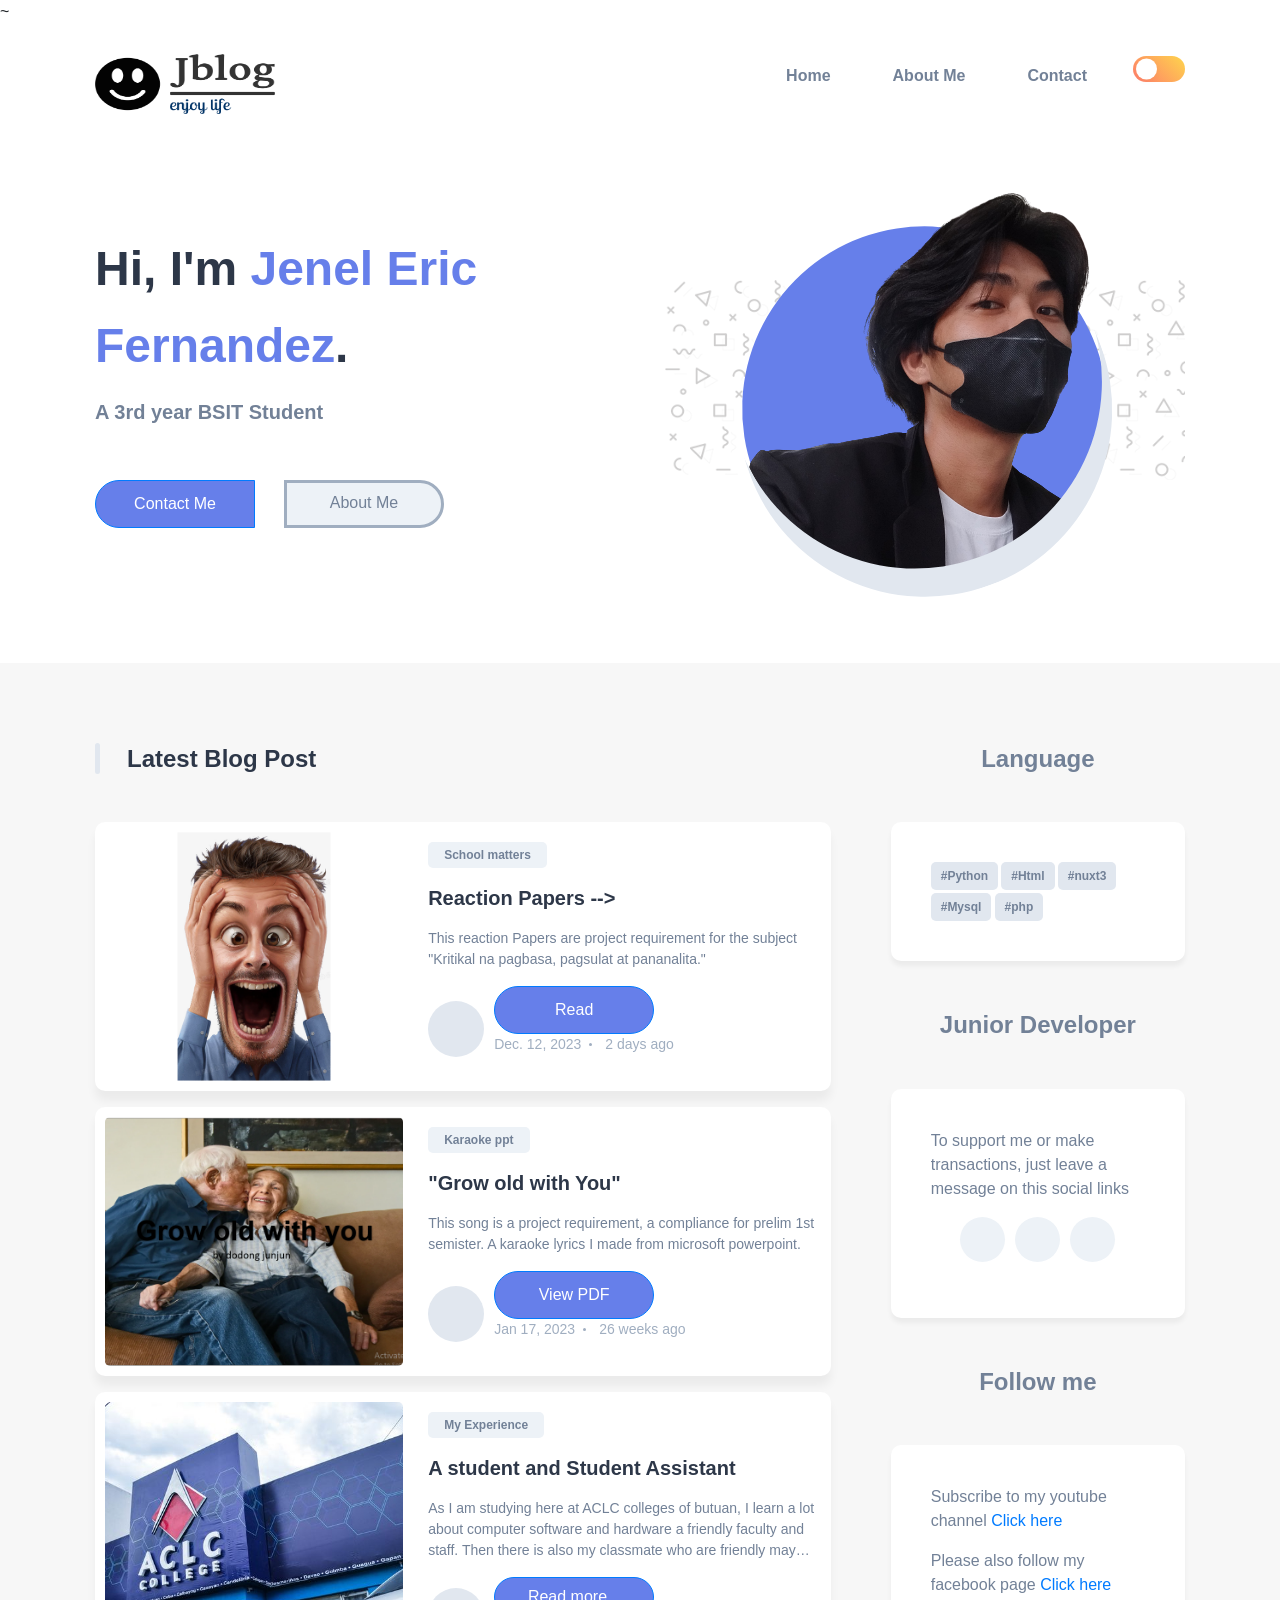
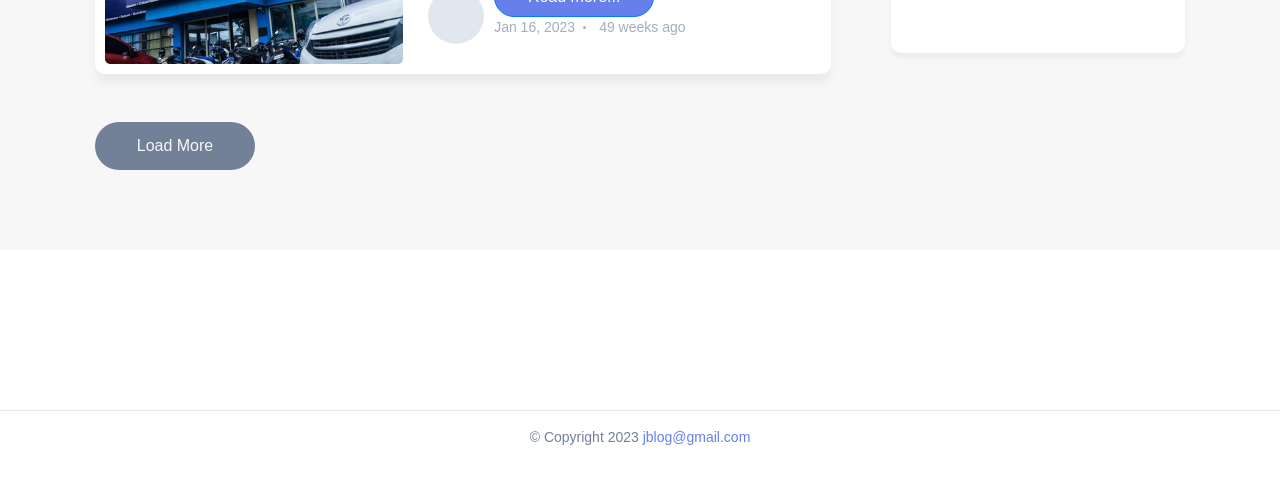
==== commit 22a379fe: "update 08-12-24" ====
--- a/index.html
+++ b/index.html
@@ -5,7 +5,7 @@
   <meta charset="UTF-8">
   <meta http-equiv="X-UA-Compatible" content="IE=edge">
   <meta name="viewport" content="width=device-width, initial-scale=1.0">
-  <title>Blogsite</title>
+  <title>Portfolio</title>
 
   <!--
     - favicon
@@ -72,7 +72,7 @@
             </li>
 
             <li>
-              <a href="#" class="nav-link">Contact</a>
+              <a href="https://www.facebook.com/jeneleric.fernandez" class="nav-link" target="_blank">Contact</a>
             </li>
 
           </ul>
@@ -104,27 +104,7 @@
               </li>
 
               <li class="nav-item">
-                <a href="#" class="nav-link">Contact</a>
-              </li>
-            </ul>
-
-          </div>
-
-          <div>
-
-            <p class="h3 nav-title">Topics</p>
-
-            <ul>
-              <li class="nav-item">
-                <a href="#" class="nav-link">Database</a>
-              </li>
-
-              <li class="nav-item">
-                <a href="#" class="nav-link">Accessibility</a>
-              </li>
-
-              <li class="nav-item">
-                <a href="#" class="nav-link">Web Performance</a>
+                <a href="https://www.facebook.com/jeneleric.fernandez" class="nav-link" target="_blank">Contact</a>
               </li>
             </ul>
 
@@ -159,12 +139,12 @@
           </h1>
 
           <p class="h3">
-            A 3rd year Irregular BSIT Student
+            A 3rd year BSIT Student
           </p><br>
 
           <div class="btn-group">
-            <a href="#" class="btn btn-primary">Contact Me</a>
-            <a href="aboutMe.html" class="btn btn-secondary">About Me</a>
+            <a href="https://www.facebook.com/jeneleric.fernandez" class="btn btn-primary">Contact Me</a>
+            <a href="aboutMe.html" class="btn btn-secondary" target="_blank">About Me</a>
           </div>
 
         </div>
@@ -237,7 +217,7 @@
                       <time datetime="2022-01-17">Dec. 12, 2023</time>
                       <span class="separator"></span>
                       <ion-icon name="time-outline"></ion-icon>
-                      <time datetime="PT3M">32 weeks ago</time>
+                      <time datetime="PT3M">2 days ago</time>
                     </p>
                   </div>
 
@@ -274,7 +254,7 @@
                   <div class="profile-wrapper">
                     <img src="" alt="" width="50">
                   </div>
- 
+
                   <div class="wrapper">
                     <a class="btn btn-primary view-pdf" href="assets/img/Grow old with you.pdf">View PDF</a>
 
@@ -282,7 +262,7 @@
                       <time datetime="2022-01-17">Jan 17, 2023</time>
                       <span class="separator"></span>
                       <ion-icon name="time-outline"></ion-icon>
-                      <time datetime="PT3M">64 weeks ago</time>
+                      <time datetime="PT3M">26 weeks ago</time>
                     </p>
                   </div>
 
@@ -324,10 +304,10 @@
                     </button>
 
                     <p class="text-sm">
-                      <time datetime="2021-12-10">august 8, 2022</time>
+                      <time datetime="2021-12-10">Jan 16, 2023</time>
                       <span class="separator"></span>
                       <ion-icon name="time-outline"></ion-icon>
-                      <time datetime="PT2M">almost 2 years ago</time>
+                      <time datetime="PT2M">49 weeks ago</time>
                     </p>
                   </div>
           
@@ -377,15 +357,15 @@
 
           <div class="tags">
 
-            <h2 class="h2">Languange skills</h2>
+            <h2 class="h2">Language</h2>
 
             <div class="wrapper">
 
+              <button class="hashtag">#Python</button>
               <button class="hashtag">#Html</button>
               <button class="hashtag">#nuxt3</button>
-              <button class="hashtag">#python</button>
+              <button class="hashtag">#Mysql</button>
               <button class="hashtag">#php</button>
-              <button class="hashtag">#mysql</button>
 
             </div>
 
@@ -393,12 +373,12 @@
 
           <div class="contact">
 
-            <h2 class="h2">Want to be a Blogger</h2>
+            <h2 class="h2">Junior Developer</h2>
 
             <div class="wrapper">
 
               <p>
-                I can help you become a blogger just leave a message on this social links
+                To support me or make transactions, just leave a message on this social links
               </p>
 
               <ul class="social-link">
@@ -410,7 +390,7 @@
                 </li>
 
                 <li>
-                  <a href="https://www.instagram.com/banban.26f/" class="icon-box instagram">
+                  <a href="https://www.instagram.com/banban.26f/" class="icon-box instagram" target="_blank">
                     <ion-icon name="logo-instagam" color="primary"></ion-icon>
                   </a>
                 </li>
@@ -437,7 +417,7 @@
                 Subscribe to my youtube channel <a href="https://www.youtube.com/channel/UCeMK_Is9Xu7gHDhP1uNrDdg">Click here</a>
               </p>
               <P>
-                Please also follow my facebook page <a href="#">Click here</a>
+                Please also follow my facebook page <a href="https://www.facebook.com/jeneleric.fernandez">Click here</a>
               </P>
 
 
